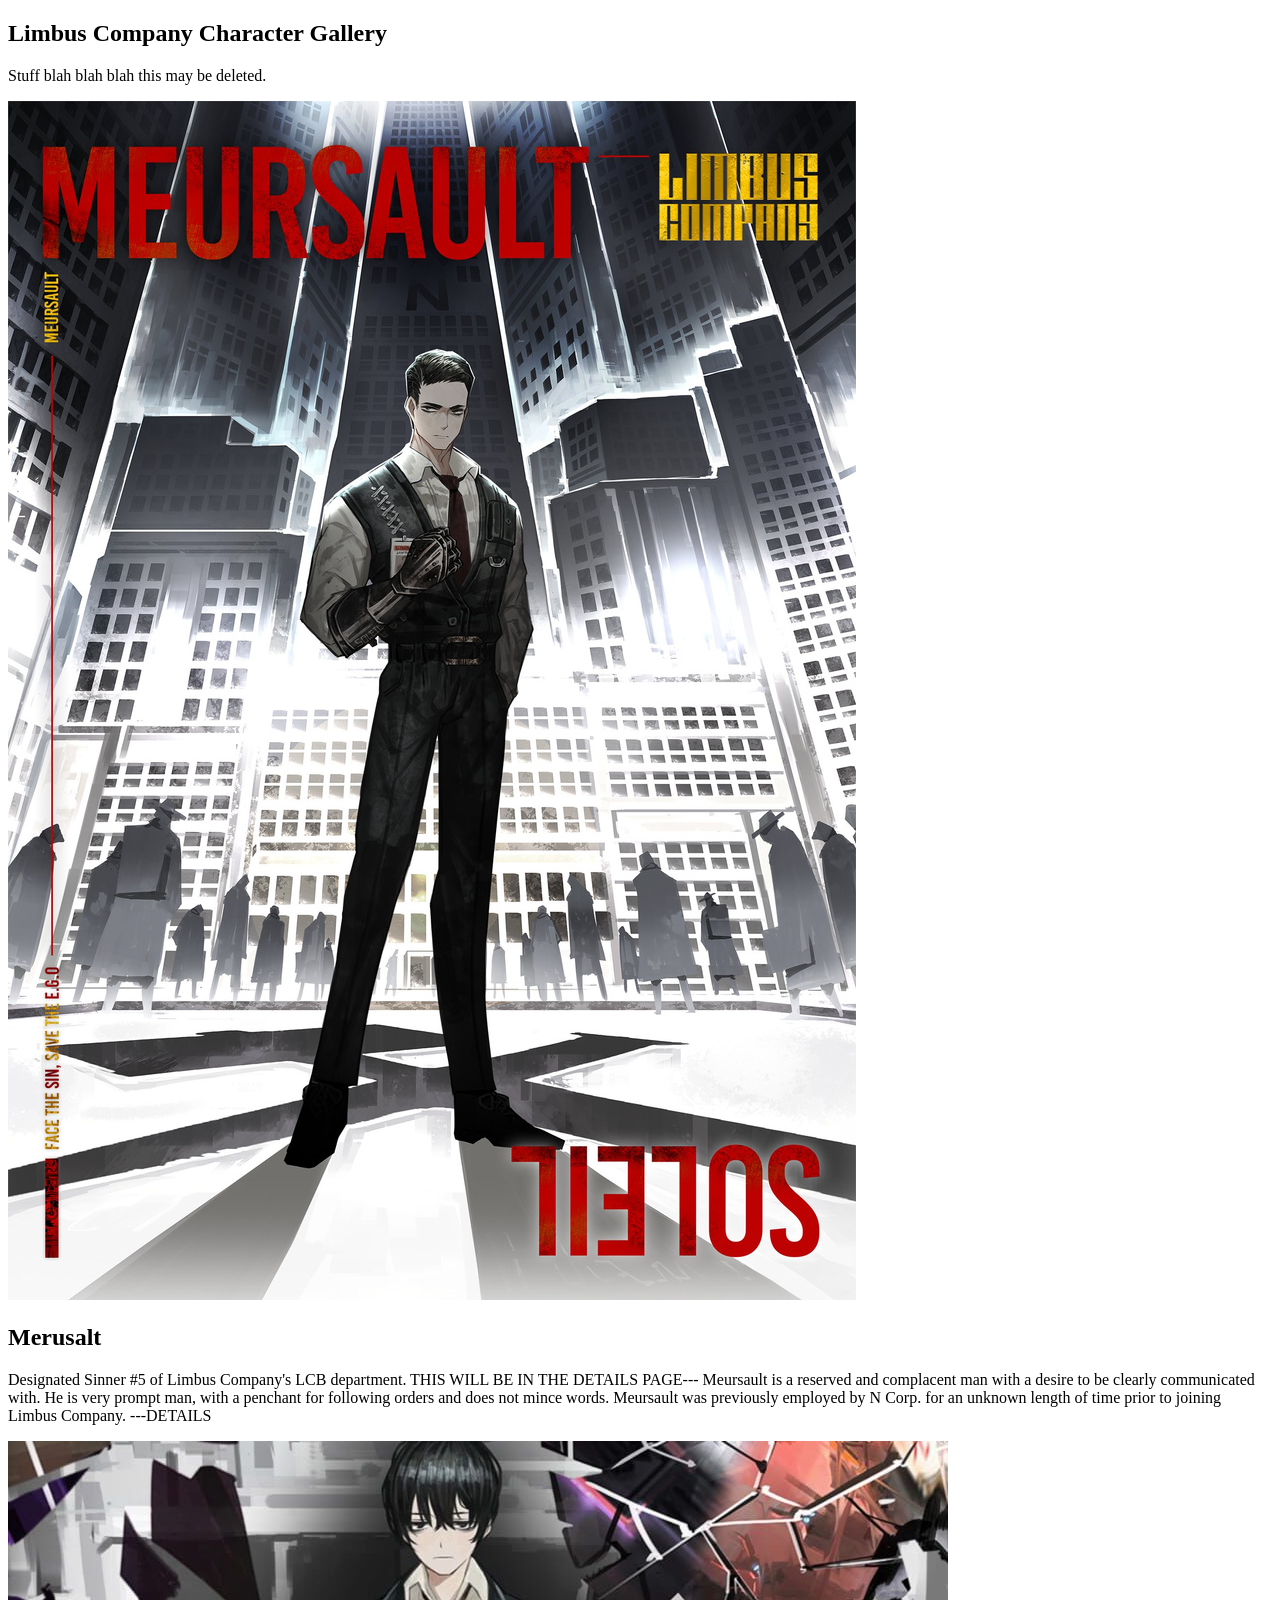
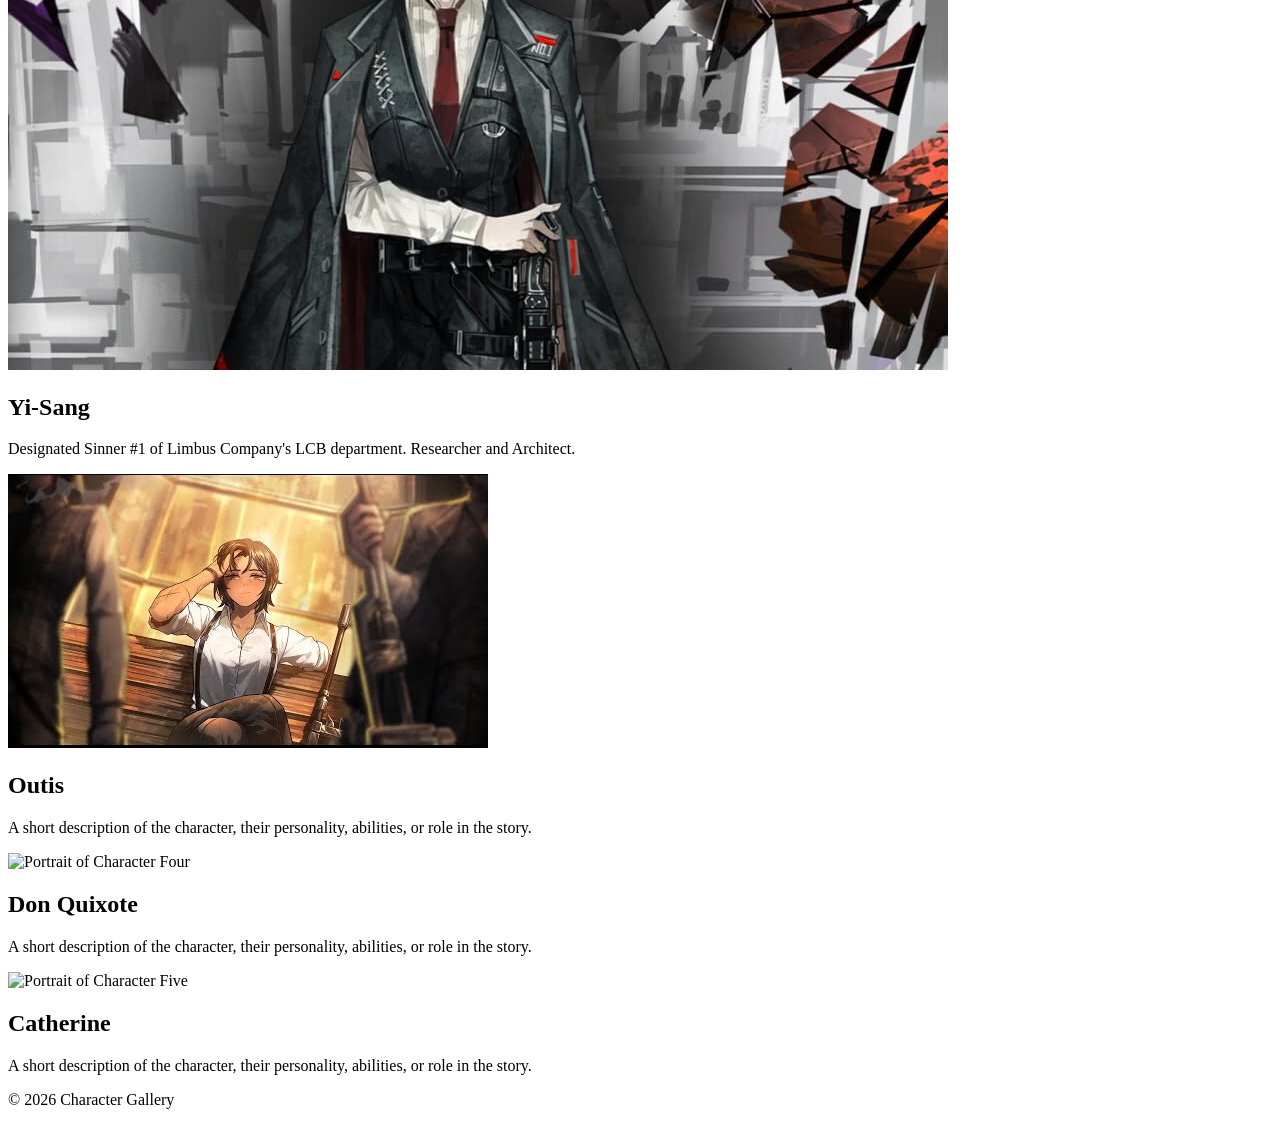
==== index.html @ c3ff8226 "Added character images and descriptions" ====
<!DOCTYPE html>
<html lang="en">

<head>
    <meta charset="UTF-8">
    <meta name="viewport" content="width=device-width, initial-scale=1.0">
    <title>Limbus Company Character Gallery</title>
</head>

<body>

    <main>

        <section class="intro">
            <h1>Limbus Company Character Gallery</h1>
            <p>
                Stuff blah blah blah this may be deleted.
            </p>
        </section>

        <section class="gallery" aria-label="Character gallery">

            <article class="card">
                <img src="images/Meru_plzlookgud.jpg" alt="Picture of Merusalt">
                <h2>Merusalt</h2>
                <p>
                    Designated Sinner #5 of Limbus Company's LCB department.

                    THIS WILL BE IN THE DETAILS PAGE---
                    Meursault is a reserved and complacent man with a desire to be clearly communicated with.
                    He is very prompt man, with a penchant for following orders and does not mince words.
                    Meursault was previously employed by N Corp. for an
                    unknown length of time prior to joining Limbus Company.
                    ---DETAILS

                </p>
            </article>

            <article class="card">
                <img src="images/yi_sang.jpg" alt="Picture of Yi-Sang">
                <h2>Yi-Sang</h2>
                <p>
                    Designated Sinner #1 of Limbus Company's LCB department. 
                    Researcher and Architect.
                </p>
            </article>

            <article class="card">
                <img src="images/Outis_off.jpg" alt="Picture of Outis">
                <h2>Outis</h2>
                <p>
                    A short description of the character, their personality,
                    abilities, or role in the story.
                </p>
            </article>

            <article class="card">
                <img src="images/character4.jpg" alt="Portrait of Character Four">
                <h2>Don Quixote</h2>
                <p>
                    A short description of the character, their personality,
                    abilities, or role in the story.
                </p>
            </article>

            <article class="card">
                <img src="images/character5.jpg" alt="Portrait of Character Five">
                <h2>Catherine</h2>
                <p>
                    A short description of the character, their personality,
                    abilities, or role in the story.
                </p>
            </article>

        </section>
    </main>

    <footer>
        <p>&copy; 2026 Character Gallery</p>
    </footer>


</body>

</html>
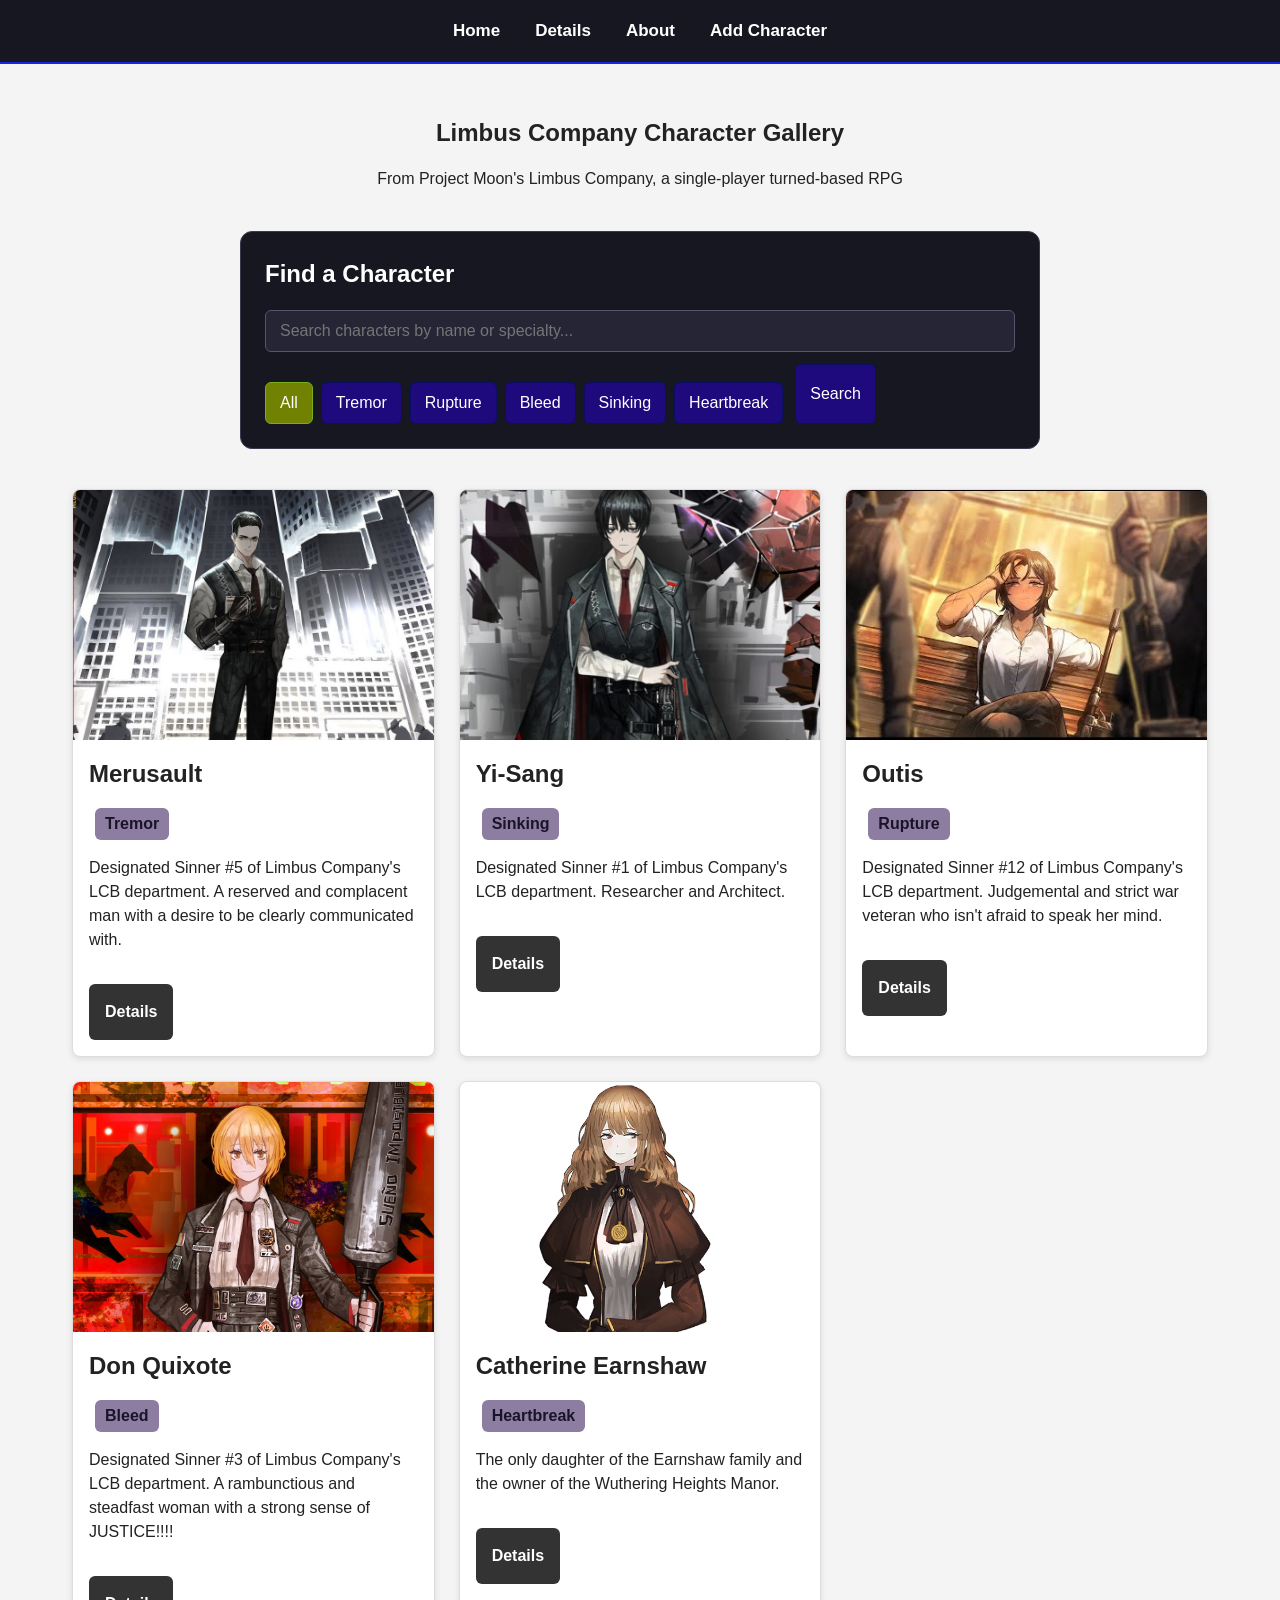
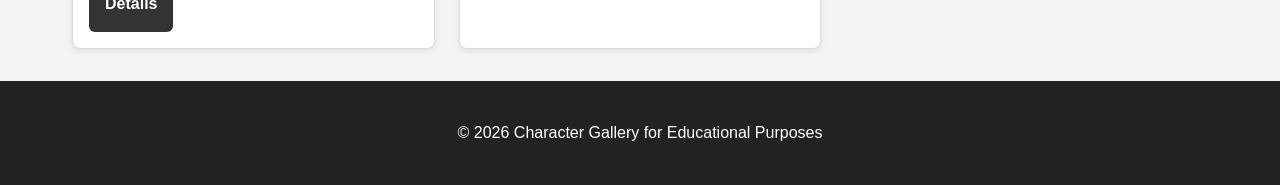
==== commit c6de492e: "Oops forgot to do this. Finshed index and added styles" ====
--- a/index.html
+++ b/index.html
@@ -4,79 +4,136 @@
 <head>
     <meta charset="UTF-8">
     <meta name="viewport" content="width=device-width, initial-scale=1.0">
+    <link rel="stylesheet" type="text/css" href="style.css">
     <title>Limbus Company Character Gallery</title>
 </head>
 
 <body>
-
+    <header class="top-bar">
+        <nav class="navigation">
+            <a href="index.html">Home</a>
+            <a href="details.html">Details</a>
+            <a href="about.html">About</a>
+            <a href="new-character-form.html">Add Character</a>
+        </nav>
+    </header>
+    
     <main>
 
         <section class="intro">
             <h1>Limbus Company Character Gallery</h1>
             <p>
-                Stuff blah blah blah this may be deleted.
+                From Project Moon's Limbus Company, a single-player turned-based RPG
             </p>
+        </section>
+        <section class="character-search">
+            <h2>Find a Character</h2>
+
+            <div class="search-controls">
+                <input type="search" placeholder="Search characters by name or specialty..."
+                    aria-label="Search characters" />
+
+                <div class="specialty-filters">
+                    <button type="button">All</button>
+                    <button type="button">Tremor</button>
+                    <button type="button">Rupture</button>
+                    <button type="button">Bleed</button>
+                    <button type="button">Sinking</button>
+                    <button type="button">Heartbreak</button>
+                </div>
+
+                <button type="button">Search</button>
+            </div>
         </section>
 
         <section class="gallery" aria-label="Character gallery">
 
             <article class="card">
-                <img src="images/Meru_plzlookgud.jpg" alt="Picture of Merusalt">
-                <h2>Merusalt</h2>
+                <img src="images/Meru_plzlookgud.jpg" alt="Picture of Merusault">
+                <h2>Merusault</h2>
+                <p>
+                    <span class="specialty tremor">Tremor</span>
+                </p>
                 <p>
                     Designated Sinner #5 of Limbus Company's LCB department.
-
-                    THIS WILL BE IN THE DETAILS PAGE---
-                    Meursault is a reserved and complacent man with a desire to be clearly communicated with.
-                    He is very prompt man, with a penchant for following orders and does not mince words.
-                    Meursault was previously employed by N Corp. for an
-                    unknown length of time prior to joining Limbus Company.
-                    ---DETAILS
+                    A reserved and complacent man with a desire to be clearly communicated with.
 
                 </p>
+
+                <a class="button" href="details.html">
+                    Details
+                </a>
+
             </article>
 
             <article class="card">
                 <img src="images/yi_sang.jpg" alt="Picture of Yi-Sang">
                 <h2>Yi-Sang</h2>
                 <p>
-                    Designated Sinner #1 of Limbus Company's LCB department. 
+                    <span class="specialty sinking">Sinking</span>
+                </p>
+                <p>
+                    Designated Sinner #1 of Limbus Company's LCB department.
                     Researcher and Architect.
                 </p>
+                <a class="button" href="details.html">
+                    Details
+                </a>
             </article>
 
             <article class="card">
                 <img src="images/Outis_off.jpg" alt="Picture of Outis">
                 <h2>Outis</h2>
                 <p>
-                    A short description of the character, their personality,
-                    abilities, or role in the story.
+                    <span class="specialty rupture">Rupture</span>
                 </p>
+                <p>
+
+                    Designated Sinner #12 of Limbus Company's LCB department.
+                    Judgemental and strict war veteran who isn't afraid to speak her mind.
+
+                </p>
+                <a class="button" href="details.html">
+                    Details
+                </a>
             </article>
 
             <article class="card">
-                <img src="images/character4.jpg" alt="Portrait of Character Four">
+                <img src="images/don_max.jpg" alt="Picture of Don Quixote">
                 <h2>Don Quixote</h2>
                 <p>
-                    A short description of the character, their personality,
-                    abilities, or role in the story.
+                    <span class="specialty bleed">Bleed</span>
                 </p>
+                <p>
+                    Designated Sinner #3 of Limbus Company's LCB department.
+                    A rambunctious and steadfast woman with a strong sense of JUSTICE!!!!
+                </p>
+                <a class="button" href="details.html">
+                    Details
+                </a>
             </article>
 
             <article class="card">
-                <img src="images/character5.jpg" alt="Portrait of Character Five">
-                <h2>Catherine</h2>
+                <img src="images/ths_works_ok.png" alt="Picture of Catherine">
+                <h2>Catherine Earnshaw</h2>
                 <p>
-                    A short description of the character, their personality,
-                    abilities, or role in the story.
+                    <span class="specialty heartbreak">Heartbreak</span>
                 </p>
+                <p>
+
+                    The only daughter of the Earnshaw family and the owner of the Wuthering Heights Manor.
+
+                </p>
+                <a class="button" href="details.html">
+                    Details
+                </a>
             </article>
 
         </section>
     </main>
 
     <footer>
-        <p>&copy; 2026 Character Gallery</p>
+        <p>&copy; 2026 Character Gallery for Educational Purposes</p>
     </footer>
 
 
--- a/style.css
+++ b/style.css
@@ -0,0 +1,198 @@
+* {
+    box-sizing: border-box;
+}
+
+body {
+    margin: 0;
+    font-family: Arial, sans-serif;
+    line-height: 1.5;
+    color: #222;
+    background-color: #f4f4f4;
+}
+
+main {
+    max-width: 1200px;
+    margin: 0 auto;
+    padding: 32px;
+}
+
+.intro {
+    margin-bottom: 32px;
+    text-align: center;
+}
+
+.intro h1 {
+    margin-bottom: 8px;
+}
+
+.gallery {
+    display: grid;
+    grid-template-columns: repeat(3, 1fr);
+    gap: 24px;
+}
+
+.card {
+    overflow: hidden;
+    background-color: white;
+    border: 1px solid #ddd;
+    border-radius: 8px;
+    box-shadow: 0 2px 6px rgb(0 0 0 / 10%);
+}
+
+.card img {
+    display: block;
+    width: 100%;
+    height: 250px;
+    object-fit: cover;
+}
+
+.card h2,
+.card p {
+    margin-right: 16px;
+    margin-left: 16px;
+}
+
+.card h2 {
+    margin-top: 16px;
+    margin-bottom: 8px;
+}
+
+.card p {
+    margin-bottom: 16px;
+}
+
+footer {
+    padding: 24px;
+    text-align: center;
+    background-color: #222;
+    color: white;
+}
+
+.button {
+    display: inline-block;
+    margin:  16px;
+    padding: 16px;
+    border-radius: 6px;
+    background-color: #333;
+    color: white;
+    text-decoration: none;
+    font-weight: bold;
+}
+
+.gallery {
+    display: grid;
+    grid-template-columns: repeat(3, 1fr);
+    gap: 24px;
+}
+
+.specialty {
+  display: inline-block;
+  padding: 4px 10px;
+  margin-left: 6px;
+  border-radius: 6px;
+  color: #1a142a;
+  font-weight: bold;
+  background-color: #8d7da1;
+}
+
+.specialty-filters {
+  display: flex;
+  gap: 8px;
+  flex-wrap: wrap;
+  margin-top: 18px;
+}
+
+.specialty-filters button {
+  padding: 8px 14px;
+  color: #ddd;
+  background: transparent;
+  border: 1px solid #666680;
+  border-radius: 20px;
+  cursor: pointer;
+}
+
+.specialty-filters button:first-child,
+.specialty-filters button:hover {
+  color: white;
+  background: #718203;
+  border-color: #7cae18;
+}
+
+.character-search {
+  max-width: 800px;
+  margin: 40px auto;
+  padding: 24px;
+  color: white;
+  background: #171722;
+  border: 1px solid #3b3b50;
+  border-radius: 12px;
+}
+
+.character-search h2 {
+  margin-top: 0;
+  margin-bottom: 18px;
+}
+
+.search-controls {
+  display: flex;
+  gap: 12px;
+  flex-wrap: wrap;
+}
+
+.search-controls input,
+.search-controls select,
+.search-controls button {
+  min-height: 42px;
+  padding: 0 14px;
+  border: 1px solid #55556d;
+  border-radius: 6px;
+  font: inherit;
+}
+
+.search-controls input {
+  flex: 1;
+  min-width: 220px;
+  color: white;
+  background: #252536;
+}
+
+.search-controls select {
+  color: white;
+  background: #252536;
+}
+
+.search-controls button {
+  color: white;
+  background: #1f0a7d;
+  border-color: #0a0f64;
+  cursor: pointer;
+}
+
+.search-controls button:hover {
+  background: #12086f;
+}
+
+.top-bar {
+  width: 100%;
+  border-bottom: 2px solid #1626e0;
+  background-color: #171722;
+}
+
+.navigation {
+  display: flex;
+  justify-content: center;
+  gap: 35px;
+  padding: 18px;
+}
+
+.navigation a {
+  color: white;
+  font-size: 17px;
+  font-weight: bold;
+  text-decoration: none;
+  transition: color 0.2s, border-color 0.2s;
+}
+
+.navigation a:hover {
+  color: #1626e0;
+}
